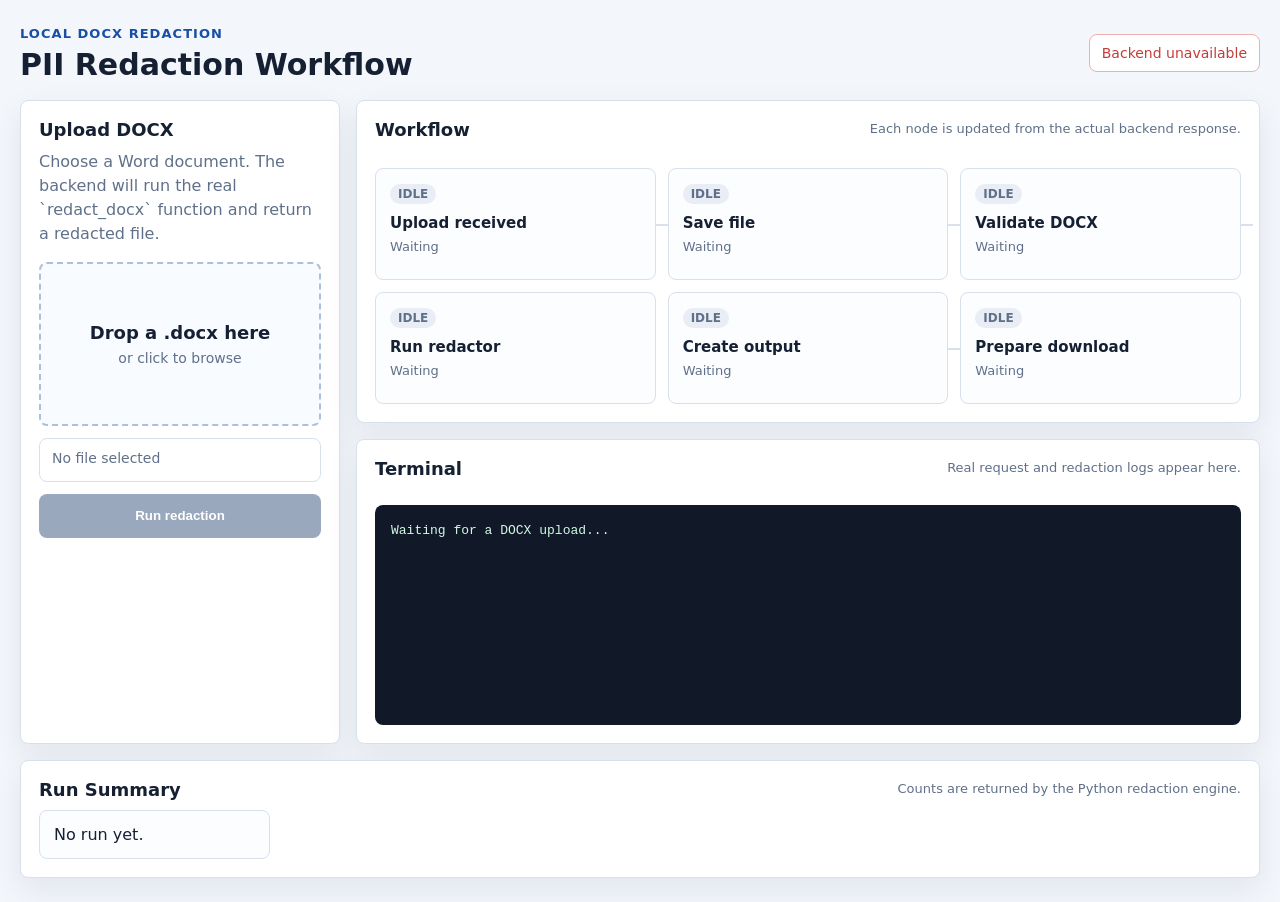
==== web/index.html @ 5a731c15 "Add local frontend workflow UI" ====
<!doctype html>
<html lang="en">
  <head>
    <meta charset="utf-8">
    <meta name="viewport" content="width=device-width, initial-scale=1">
    <title>PII Redaction Workflow</title>
    <link rel="stylesheet" href="/web/styles.css">
  </head>
  <body>
    <main class="shell">
      <section class="topbar">
        <div>
          <p class="eyebrow">Local DOCX redaction</p>
          <h1>PII Redaction Workflow</h1>
        </div>
        <div class="status-pill" id="serviceStatus">Checking backend...</div>
      </section>

      <section class="workspace">
        <aside class="upload-panel">
          <h2>Upload DOCX</h2>
          <p>Choose a Word document. The backend will run the real `redact_docx` function and return a redacted file.</p>
          <label class="dropzone" id="dropzone">
            <input id="fileInput" type="file" accept=".docx,application/vnd.openxmlformats-officedocument.wordprocessingml.document">
            <span class="drop-title">Drop a .docx here</span>
            <span class="drop-subtitle">or click to browse</span>
          </label>
          <div class="file-card" id="fileCard">No file selected</div>
          <button id="runButton" type="button" disabled>Run redaction</button>
          <a id="downloadLink" class="download-link hidden" href="#">Download redacted DOCX</a>
        </aside>

        <section class="workflow-panel">
          <div class="panel-heading">
            <h2>Workflow</h2>
            <p>Each node is updated from the actual backend response.</p>
          </div>
          <div class="workflow" id="workflow"></div>
        </section>

        <section class="terminal-panel">
          <div class="panel-heading">
            <h2>Terminal</h2>
            <p>Real request and redaction logs appear here.</p>
          </div>
          <pre id="terminal" aria-live="polite">Waiting for a DOCX upload...</pre>
        </section>

        <section class="summary-panel">
          <div class="panel-heading">
            <h2>Run Summary</h2>
            <p>Counts are returned by the Python redaction engine.</p>
          </div>
          <div id="summary" class="summary-grid">
            <div class="summary-empty">No run yet.</div>
          </div>
        </section>
      </section>
    </main>
    <script src="/web/app.js"></script>
  </body>
</html>
---- web/styles.css ----
:root {
  color-scheme: light;
  --bg: #f3f6fb;
  --panel: #ffffff;
  --text: #162033;
  --muted: #607089;
  --line: #d8e0ec;
  --accent: #1f6feb;
  --accent-dark: #174ea6;
  --success: #168557;
  --error: #c43c39;
  --terminal: #111827;
}

* {
  box-sizing: border-box;
}

body {
  margin: 0;
  background: var(--bg);
  color: var(--text);
  font-family: Inter, ui-sans-serif, system-ui, -apple-system, BlinkMacSystemFont, "Segoe UI", sans-serif;
}

.shell {
  width: min(1380px, calc(100vw - 40px));
  margin: 24px auto;
}

.topbar {
  display: flex;
  align-items: center;
  justify-content: space-between;
  gap: 24px;
  margin-bottom: 18px;
}

.eyebrow {
  margin: 0 0 4px;
  color: var(--accent-dark);
  font-size: 13px;
  font-weight: 700;
  text-transform: uppercase;
  letter-spacing: 0.08em;
}

h1,
h2,
p {
  margin-top: 0;
}

h1 {
  margin-bottom: 0;
  font-size: 30px;
  line-height: 1.15;
}

h2 {
  margin-bottom: 10px;
  font-size: 18px;
}

p {
  color: var(--muted);
  line-height: 1.5;
}

.status-pill {
  min-width: 170px;
  border: 1px solid var(--line);
  border-radius: 8px;
  background: var(--panel);
  padding: 10px 12px;
  color: var(--muted);
  font-size: 14px;
  text-align: center;
}

.status-pill.ok {
  border-color: #a8dec5;
  color: var(--success);
}

.status-pill.error {
  border-color: #efb0ad;
  color: var(--error);
}

.workspace {
  display: grid;
  grid-template-columns: 320px 1fr;
  grid-template-areas:
    "upload workflow"
    "upload terminal"
    "summary summary";
  gap: 16px;
}

.upload-panel,
.workflow-panel,
.terminal-panel,
.summary-panel {
  border: 1px solid var(--line);
  border-radius: 8px;
  background: var(--panel);
  box-shadow: 0 12px 32px rgba(31, 48, 75, 0.08);
}

.upload-panel {
  grid-area: upload;
  padding: 18px;
}

.workflow-panel {
  grid-area: workflow;
  padding: 18px;
}

.terminal-panel {
  grid-area: terminal;
  padding: 18px;
}

.summary-panel {
  grid-area: summary;
  padding: 18px;
}

.panel-heading {
  display: flex;
  align-items: flex-start;
  justify-content: space-between;
  gap: 16px;
}

.panel-heading p {
  margin-bottom: 0;
  font-size: 13px;
}

.dropzone {
  display: flex;
  min-height: 164px;
  cursor: pointer;
  align-items: center;
  justify-content: center;
  flex-direction: column;
  gap: 7px;
  border: 2px dashed #abc0dc;
  border-radius: 8px;
  background: #f8fbff;
  margin: 16px 0 12px;
  padding: 18px;
  text-align: center;
}

.dropzone.dragging {
  border-color: var(--accent);
  background: #edf5ff;
}

.dropzone input {
  display: none;
}

.drop-title {
  font-size: 18px;
  font-weight: 800;
}

.drop-subtitle {
  color: var(--muted);
  font-size: 14px;
}

.file-card {
  min-height: 44px;
  border: 1px solid var(--line);
  border-radius: 8px;
  padding: 11px 12px;
  color: var(--muted);
  font-size: 14px;
  overflow-wrap: anywhere;
}

button,
.download-link {
  display: inline-flex;
  width: 100%;
  min-height: 44px;
  align-items: center;
  justify-content: center;
  border: 0;
  border-radius: 8px;
  margin-top: 12px;
  background: var(--accent);
  color: #ffffff;
  cursor: pointer;
  font-weight: 800;
  line-height: 1.25;
  overflow-wrap: anywhere;
  padding: 10px 12px;
  text-decoration: none;
}

button:disabled {
  background: #9aa8bd;
  cursor: not-allowed;
}

.download-link {
  background: var(--success);
}

.hidden {
  display: none;
}

.workflow {
  display: grid;
  grid-template-columns: repeat(3, minmax(180px, 1fr));
  gap: 12px;
  margin-top: 18px;
}

.node {
  position: relative;
  min-height: 112px;
  border: 1px solid var(--line);
  border-radius: 8px;
  background: #fbfdff;
  padding: 14px;
}

.node::after {
  content: "";
  position: absolute;
  top: 50%;
  right: -13px;
  width: 13px;
  height: 2px;
  background: var(--line);
}

.node:nth-child(4n)::after,
.node:last-child::after {
  display: none;
}

.node-status {
  display: inline-flex;
  border-radius: 999px;
  padding: 3px 8px;
  background: #e9edf5;
  color: var(--muted);
  font-size: 12px;
  font-weight: 800;
  text-transform: uppercase;
}

.node.done {
  border-color: #9dd8bd;
}

.node.done .node-status {
  background: #def7e9;
  color: var(--success);
}

.node.running {
  border-color: #9fc4ff;
}

.node.running .node-status {
  background: #e2eeff;
  color: var(--accent-dark);
}

.node.error {
  border-color: #efb0ad;
}

.node.error .node-status {
  background: #ffe4e2;
  color: var(--error);
}

.node-title {
  margin: 10px 0 6px;
  font-size: 15px;
  font-weight: 800;
}

.node-detail {
  color: var(--muted);
  font-size: 13px;
  line-height: 1.35;
  overflow-wrap: anywhere;
  word-break: break-word;
}

#terminal {
  min-height: 220px;
  max-height: 340px;
  overflow: auto;
  border-radius: 8px;
  background: var(--terminal);
  color: #d1fae5;
  font-family: "Cascadia Mono", Consolas, monospace;
  font-size: 13px;
  line-height: 1.55;
  margin: 16px 0 0;
  padding: 16px;
  white-space: pre-wrap;
  overflow-wrap: anywhere;
}

.summary-grid {
  display: grid;
  grid-template-columns: repeat(5, minmax(140px, 1fr));
  gap: 12px;
}

.summary-item,
.summary-empty {
  border: 1px solid var(--line);
  border-radius: 8px;
  padding: 14px;
  background: #fbfdff;
}

.summary-label {
  color: var(--muted);
  font-size: 12px;
  font-weight: 800;
  text-transform: uppercase;
}

.summary-value {
  margin-top: 6px;
  font-size: 24px;
  font-weight: 850;
}

@media (max-width: 960px) {
  .workspace {
    grid-template-columns: 1fr;
    grid-template-areas:
      "upload"
      "workflow"
      "terminal"
      "summary";
  }

  .workflow,
  .summary-grid {
    grid-template-columns: 1fr;
  }

  .node::after {
    display: none;
  }
}
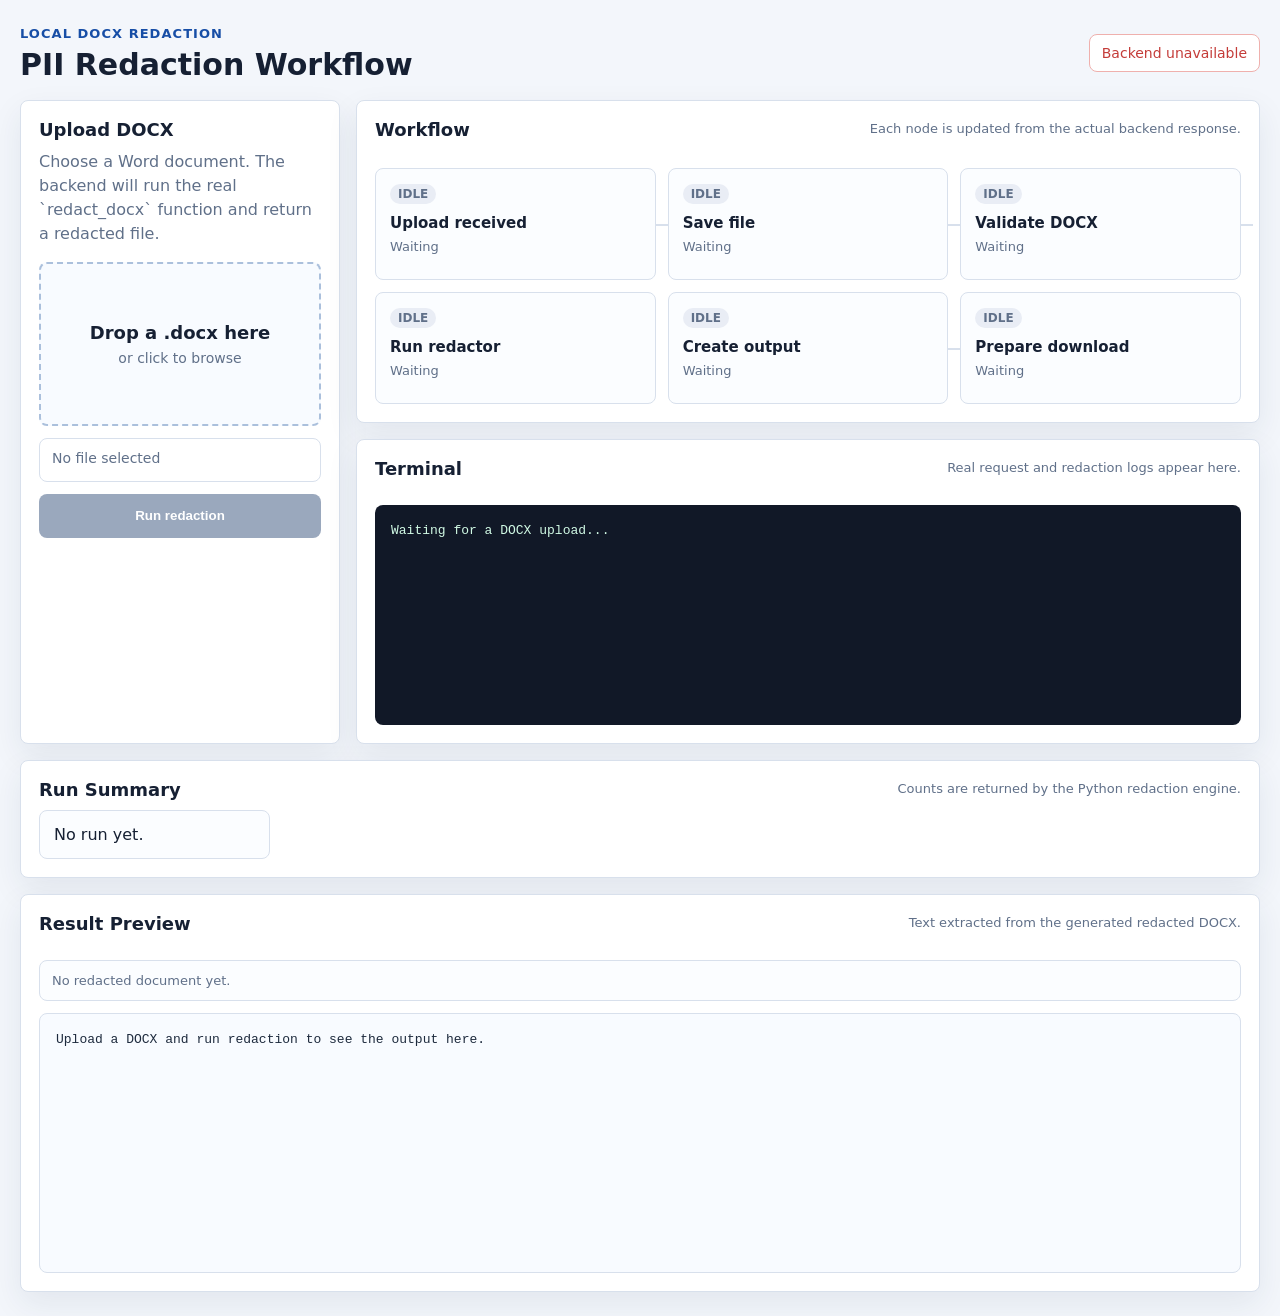
==== commit 7f70050a: "Show redacted result preview in frontend" ====
--- a/web/index.html
+++ b/web/index.html
@@ -55,6 +55,15 @@
             <div class="summary-empty">No run yet.</div>
           </div>
         </section>
+
+        <section class="result-panel">
+          <div class="panel-heading">
+            <h2>Result Preview</h2>
+            <p>Text extracted from the generated redacted DOCX.</p>
+          </div>
+          <div id="resultMeta" class="result-meta">No redacted document yet.</div>
+          <pre id="resultPreview">Upload a DOCX and run redaction to see the output here.</pre>
+        </section>
       </section>
     </main>
     <script src="/web/app.js"></script>
--- a/web/styles.css
+++ b/web/styles.css
@@ -94,14 +94,16 @@
   grid-template-areas:
     "upload workflow"
     "upload terminal"
-    "summary summary";
+    "summary summary"
+    "result result";
   gap: 16px;
 }
 
 .upload-panel,
 .workflow-panel,
 .terminal-panel,
-.summary-panel {
+.summary-panel,
+.result-panel {
   border: 1px solid var(--line);
   border-radius: 8px;
   background: var(--panel);
@@ -125,6 +127,11 @@
 
 .summary-panel {
   grid-area: summary;
+  padding: 18px;
+}
+
+.result-panel {
+  grid-area: result;
   padding: 18px;
 }
 
@@ -317,6 +324,33 @@
   overflow-wrap: anywhere;
 }
 
+.result-meta {
+  border: 1px solid var(--line);
+  border-radius: 8px;
+  background: #fbfdff;
+  color: var(--muted);
+  font-size: 13px;
+  margin: 16px 0 12px;
+  overflow-wrap: anywhere;
+  padding: 12px;
+}
+
+#resultPreview {
+  min-height: 260px;
+  max-height: 460px;
+  overflow: auto;
+  border: 1px solid var(--line);
+  border-radius: 8px;
+  background: #f8fbff;
+  color: #1d2a3d;
+  font-family: "Cascadia Mono", Consolas, monospace;
+  font-size: 13px;
+  line-height: 1.6;
+  margin: 0;
+  padding: 16px;
+  white-space: pre-wrap;
+}
+
 .summary-grid {
   display: grid;
   grid-template-columns: repeat(5, minmax(140px, 1fr));
@@ -351,7 +385,8 @@
       "upload"
       "workflow"
       "terminal"
-      "summary";
+      "summary"
+      "result";
   }
 
   .workflow,
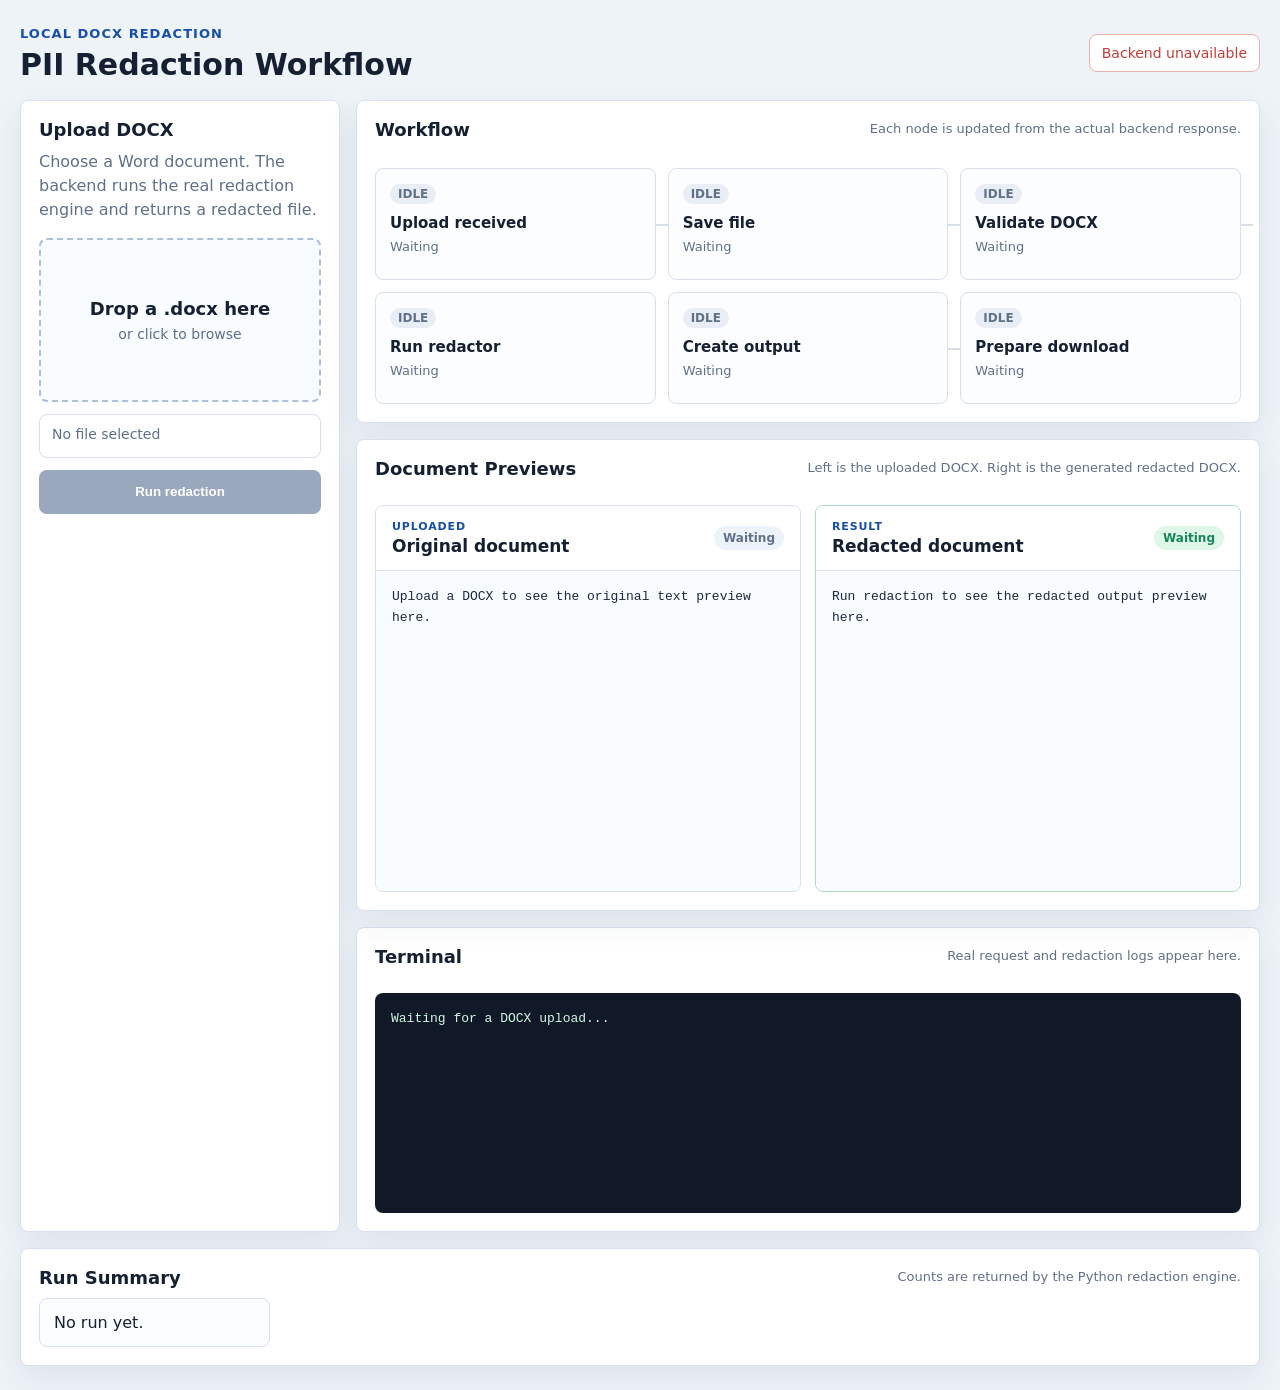
==== commit 09f3bee7: "Polish previews and add Hugging Face Space config" ====
--- a/web/index.html
+++ b/web/index.html
@@ -19,7 +19,7 @@
       <section class="workspace">
         <aside class="upload-panel">
           <h2>Upload DOCX</h2>
-          <p>Choose a Word document. The backend will run the real `redact_docx` function and return a redacted file.</p>
+          <p>Choose a Word document. The backend runs the real redaction engine and returns a redacted file.</p>
           <label class="dropzone" id="dropzone">
             <input id="fileInput" type="file" accept=".docx,application/vnd.openxmlformats-officedocument.wordprocessingml.document">
             <span class="drop-title">Drop a .docx here</span>
@@ -56,13 +56,33 @@
           </div>
         </section>
 
-        <section class="result-panel">
+        <section class="preview-panel">
           <div class="panel-heading">
-            <h2>Result Preview</h2>
-            <p>Text extracted from the generated redacted DOCX.</p>
+            <h2>Document Previews</h2>
+            <p>Left is the uploaded DOCX. Right is the generated redacted DOCX.</p>
           </div>
-          <div id="resultMeta" class="result-meta">No redacted document yet.</div>
-          <pre id="resultPreview">Upload a DOCX and run redaction to see the output here.</pre>
+          <div class="preview-grid">
+            <article class="doc-preview">
+              <div class="preview-header">
+                <div>
+                  <span class="preview-kicker">Uploaded</span>
+                  <h3>Original document</h3>
+                </div>
+                <span id="uploadedMeta" class="preview-count">Waiting</span>
+              </div>
+              <pre id="uploadedPreview">Upload a DOCX to see the original text preview here.</pre>
+            </article>
+            <article class="doc-preview result">
+              <div class="preview-header">
+                <div>
+                  <span class="preview-kicker">Result</span>
+                  <h3>Redacted document</h3>
+                </div>
+                <span id="resultMeta" class="preview-count">Waiting</span>
+              </div>
+              <pre id="resultPreview">Run redaction to see the redacted output preview here.</pre>
+            </article>
+          </div>
         </section>
       </section>
     </main>
--- a/web/styles.css
+++ b/web/styles.css
@@ -1,6 +1,6 @@
 :root {
   color-scheme: light;
-  --bg: #f3f6fb;
+  --bg: #eef3f8;
   --panel: #ffffff;
   --text: #162033;
   --muted: #607089;
@@ -93,9 +93,9 @@
   grid-template-columns: 320px 1fr;
   grid-template-areas:
     "upload workflow"
+    "upload preview"
     "upload terminal"
-    "summary summary"
-    "result result";
+    "summary summary";
   gap: 16px;
 }
 
@@ -103,7 +103,7 @@
 .workflow-panel,
 .terminal-panel,
 .summary-panel,
-.result-panel {
+.preview-panel {
   border: 1px solid var(--line);
   border-radius: 8px;
   background: var(--panel);
@@ -130,8 +130,8 @@
   padding: 18px;
 }
 
-.result-panel {
-  grid-area: result;
+.preview-panel {
+  grid-area: preview;
   padding: 18px;
 }
 
@@ -324,23 +324,69 @@
   overflow-wrap: anywhere;
 }
 
-.result-meta {
+.preview-grid {
+  display: grid;
+  grid-template-columns: 1fr 1fr;
+  gap: 14px;
+  margin-top: 16px;
+}
+
+.doc-preview {
   border: 1px solid var(--line);
   border-radius: 8px;
   background: #fbfdff;
-  color: var(--muted);
-  font-size: 13px;
-  margin: 16px 0 12px;
-  overflow-wrap: anywhere;
-  padding: 12px;
-}
-
+  overflow: hidden;
+}
+
+.doc-preview.result {
+  border-color: #abd9c1;
+}
+
+.preview-header {
+  display: flex;
+  align-items: center;
+  justify-content: space-between;
+  gap: 12px;
+  border-bottom: 1px solid var(--line);
+  background: #ffffff;
+  padding: 14px 16px;
+}
+
+.preview-kicker {
+  display: block;
+  color: var(--accent-dark);
+  font-size: 11px;
+  font-weight: 850;
+  letter-spacing: 0.08em;
+  text-transform: uppercase;
+}
+
+.preview-header h3 {
+  margin: 3px 0 0;
+  font-size: 17px;
+}
+
+.preview-count {
+  border-radius: 999px;
+  background: #edf3fb;
+  color: var(--muted);
+  font-size: 12px;
+  font-weight: 800;
+  padding: 5px 9px;
+  white-space: nowrap;
+}
+
+.doc-preview.result .preview-count {
+  background: #def7e9;
+  color: var(--success);
+}
+
+#uploadedPreview,
 #resultPreview {
-  min-height: 260px;
-  max-height: 460px;
+  min-height: 320px;
+  max-height: 520px;
   overflow: auto;
-  border: 1px solid var(--line);
-  border-radius: 8px;
+  border: 0;
   background: #f8fbff;
   color: #1d2a3d;
   font-family: "Cascadia Mono", Consolas, monospace;
@@ -349,6 +395,7 @@
   margin: 0;
   padding: 16px;
   white-space: pre-wrap;
+  overflow-wrap: anywhere;
 }
 
 .summary-grid {
@@ -384,13 +431,14 @@
     grid-template-areas:
       "upload"
       "workflow"
+      "preview"
       "terminal"
-      "summary"
-      "result";
+      "summary";
   }
 
   .workflow,
-  .summary-grid {
+  .summary-grid,
+  .preview-grid {
     grid-template-columns: 1fr;
   }
 
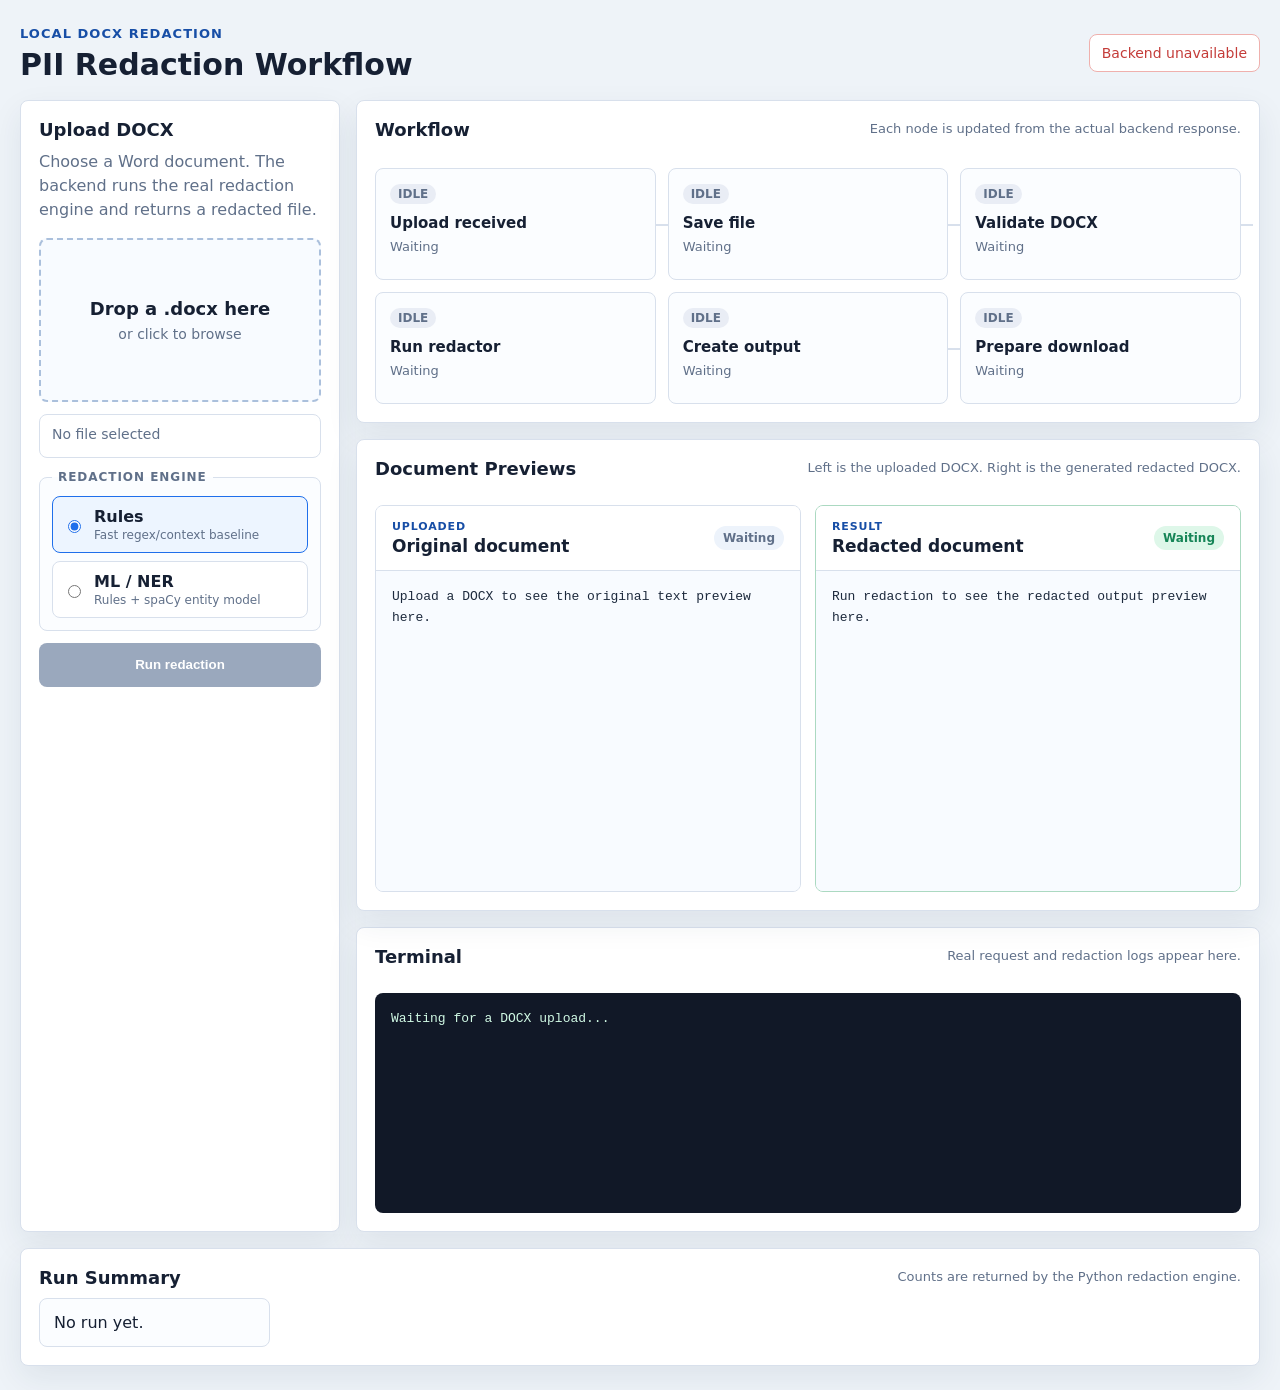
==== commit 78c8c768: "Add hybrid ML NER redaction mode" ====
--- a/web/index.html
+++ b/web/index.html
@@ -26,6 +26,23 @@
             <span class="drop-subtitle">or click to browse</span>
           </label>
           <div class="file-card" id="fileCard">No file selected</div>
+          <fieldset class="mode-switch" aria-label="Redaction engine">
+            <legend>Redaction engine</legend>
+            <label>
+              <input type="radio" name="redactionMode" value="rules" checked>
+              <span>
+                <strong>Rules</strong>
+                <small>Fast regex/context baseline</small>
+              </span>
+            </label>
+            <label>
+              <input type="radio" name="redactionMode" value="hybrid">
+              <span>
+                <strong>ML / NER</strong>
+                <small>Rules + spaCy entity model</small>
+              </span>
+            </label>
+          </fieldset>
           <button id="runButton" type="button" disabled>Run redaction</button>
           <a id="downloadLink" class="download-link hidden" href="#">Download redacted DOCX</a>
         </aside>
--- a/web/styles.css
+++ b/web/styles.css
@@ -190,6 +190,57 @@
   color: var(--muted);
   font-size: 14px;
   overflow-wrap: anywhere;
+}
+
+.mode-switch {
+  display: grid;
+  gap: 8px;
+  border: 1px solid var(--line);
+  border-radius: 8px;
+  background: #fbfdff;
+  margin: 12px 0 0;
+  padding: 12px;
+}
+
+.mode-switch legend {
+  padding: 0 6px;
+  color: var(--muted);
+  font-size: 12px;
+  font-weight: 850;
+  letter-spacing: 0.08em;
+  text-transform: uppercase;
+}
+
+.mode-switch label {
+  display: grid;
+  grid-template-columns: auto 1fr;
+  gap: 10px;
+  align-items: center;
+  border: 1px solid var(--line);
+  border-radius: 8px;
+  background: #ffffff;
+  cursor: pointer;
+  padding: 10px;
+}
+
+.mode-switch label:has(input:checked) {
+  border-color: var(--accent);
+  background: #edf5ff;
+}
+
+.mode-switch input {
+  accent-color: var(--accent);
+}
+
+.mode-switch strong,
+.mode-switch small {
+  display: block;
+}
+
+.mode-switch small {
+  margin-top: 2px;
+  color: var(--muted);
+  font-size: 12px;
 }
 
 button,
